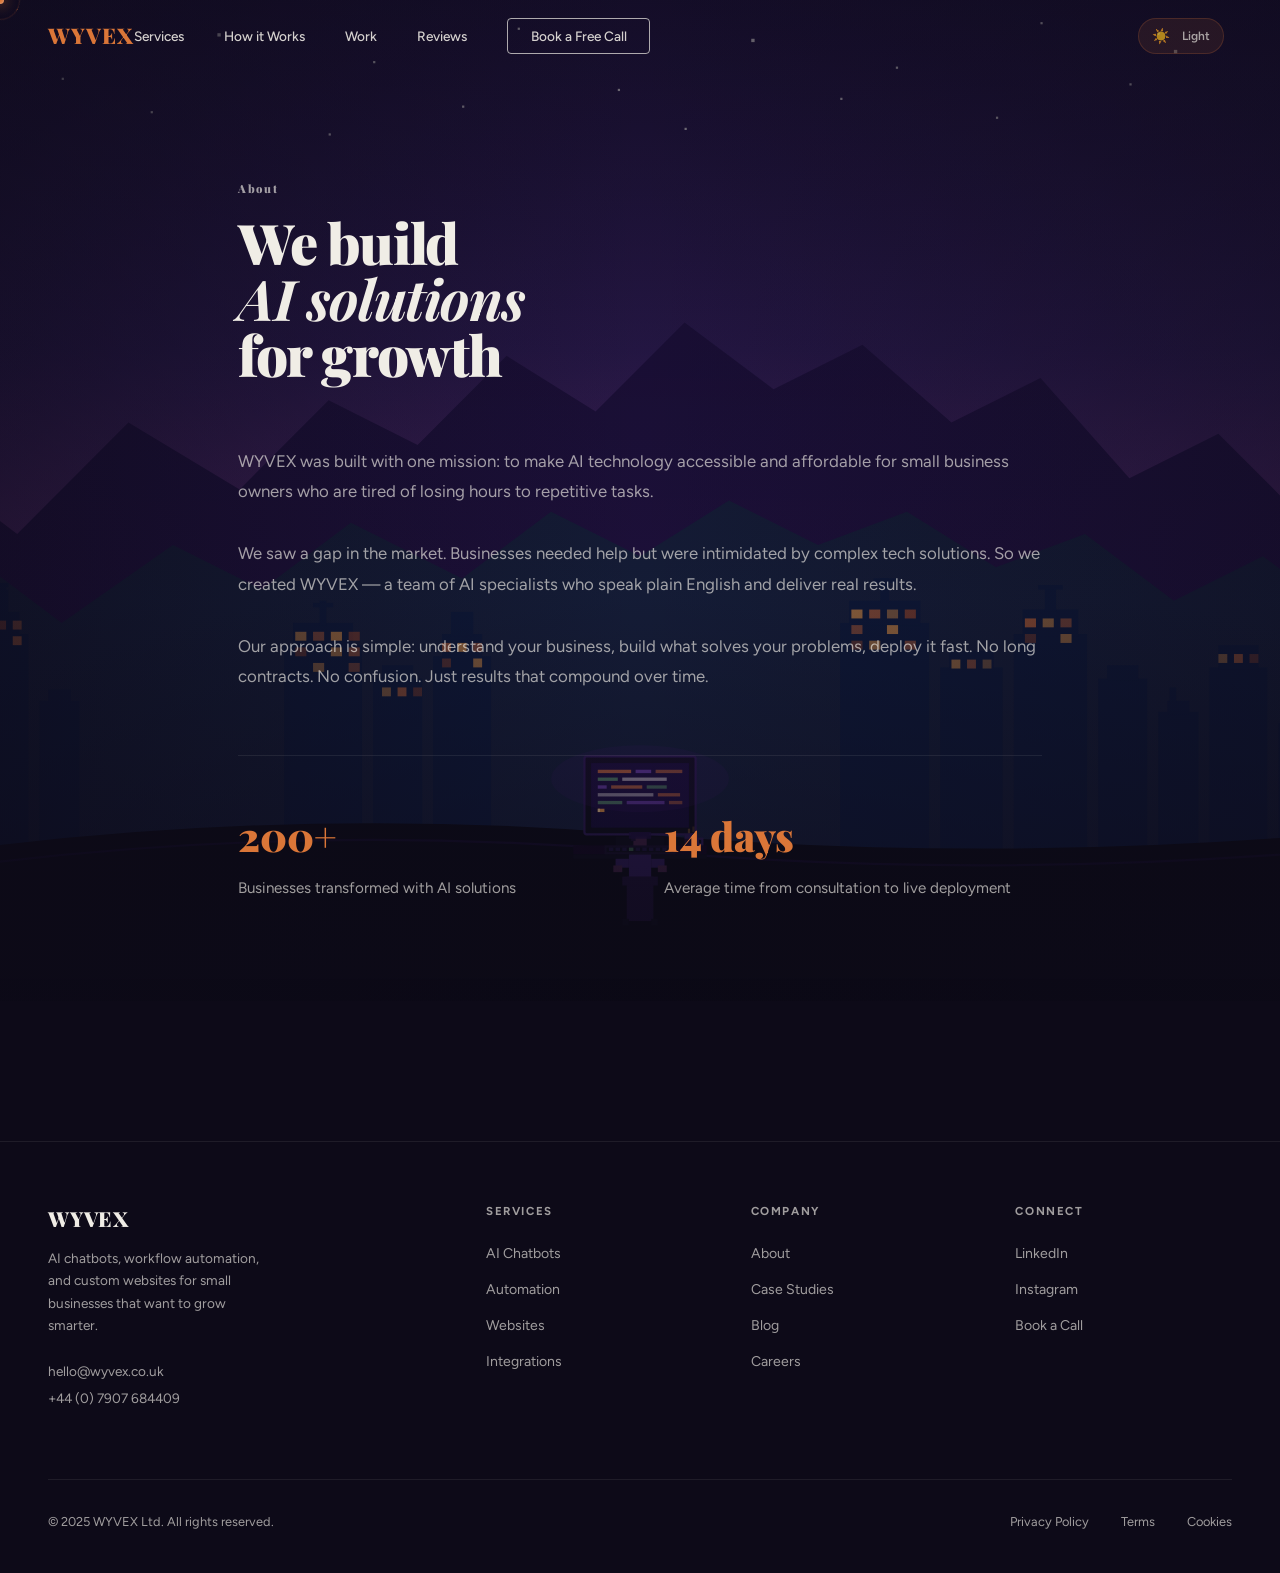
==== about.html @ bf9ba7b9 "Initial upload" ====
<!DOCTYPE html>
<html lang="en">
<head>
  <meta charset="UTF-8"/>
  <meta name="viewport" content="width=device-width, initial-scale=1.0"/>
  <title>About WYVEX — AI Tools for Growing Businesses</title>
  <link rel="preconnect" href="https://fonts.googleapis.com"/>
  <link rel="preconnect" href="https://fonts.gstatic.com" crossorigin/>
  <link href="https://fonts.googleapis.com/css2?family=Playfair+Display:ital,wght@0,400;0,700;0,900;1,400;1,700&family=Figtree:wght@300;400;500;600&display=swap" rel="stylesheet"/>
  <link rel="stylesheet" href="css/style.css"/>
</head>
<body>

<!-- CURSOR -->
<div id="cursor"></div>
<div id="cursor-ring"></div>

<!-- NAV -->
<nav id="nav">
  <a href="index.html" class="nav-logo">WYVEX</a>
  <ul class="nav-links" id="nav-links">
    <li><a href="index.html#services">Services</a></li>
    <li><a href="index.html#how">How it Works</a></li>
    <li><a href="case-studies.html">Work</a></li>
    <li><a href="index.html#testimonials">Reviews</a></li>
    <li><a href="index.html#cta" class="nav-btn">Book a Free Call</a></li>
  </ul>
  <button class="theme-toggle" id="theme-toggle" title="Toggle light/dark theme">
    <span class="theme-toggle-icon">☀️</span>
    <span id="theme-label">Light</span>
  </button>
  <div class="nav-burger" id="burger"><span></span><span></span><span></span></div>
</nav>

<!-- ABOUT SECTION -->
<section id="hero" style="min-height:auto;padding:140px 0 100px;padding-top:180px">
  <div class="wrap" style="max-width:900px;margin:0 auto">
    <div class="reveal">
      <span class="s-number">About</span>
      <h1 class="s-title" style="font-size:3.5rem">We build<br><em>AI solutions</em><br>for growth</h1>
    </div>
    
    <div style="margin-top:4rem;color:var(--muted);line-height:1.8;font-size:1.05rem" class="reveal delay-1">
      <p style="margin-bottom:2rem">WYVEX was built with one mission: to make AI technology accessible and affordable for small business owners who are tired of losing hours to repetitive tasks.</p>
      
      <p style="margin-bottom:2rem">We saw a gap in the market. Businesses needed help but were intimidated by complex tech solutions. So we created WYVEX — a team of AI specialists who speak plain English and deliver real results.</p>
      
      <p style="margin-bottom:2rem;">Our approach is simple: understand your business, build what solves your problems, deploy it fast. No long contracts. No confusion. Just results that compound over time.</p>
    </div>

    <div style="margin-top:4rem;display:grid;grid-template-columns:1fr 1fr;gap:3rem;padding-top:3rem;border-top:1px solid var(--line)" class="reveal delay-2">
      <div>
        <div style="font-size:2.5rem;font-weight:900;color:var(--lime);margin-bottom:0.5rem;font-family:'Playfair Display',serif">200+</div>
        <div style="color:var(--muted);font-size:0.95rem">Businesses transformed with AI solutions</div>
      </div>
      <div>
        <div style="font-size:2.5rem;font-weight:900;color:var(--lime);margin-bottom:0.5rem;font-family:'Playfair Display',serif">14 days</div>
        <div style="color:var(--muted);font-size:0.95rem">Average time from consultation to live deployment</div>
      </div>
    </div>
  </div>
</section>

<!-- FOOTER -->
<footer style="margin-top:140px">
  <div class="wrap">
    <div class="footer-grid">
      <div>
        <div class="fg-logo">WYVEX</div>
        <div class="fg-desc">AI chatbots, workflow automation, and custom websites for small businesses that want to grow smarter.</div>
        <div class="fg-contact">
          <a href="mailto:hello@wyvex.co.uk">hello@wyvex.co.uk</a>
          <a href="tel:+447907684409">+44 (0) 7907 684409</a>
        </div>
      </div>
      <div>
        <div class="fc-head">Services</div>
        <ul class="fc-links">
          <li><a href="chatbots.html">AI Chatbots</a></li>
          <li><a href="automation.html">Automation</a></li>
          <li><a href="websites.html">Websites</a></li>
          <li><a href="integrations.html">Integrations</a></li>
        </ul>
      </div>
      <div>
        <div class="fc-head">Company</div>
        <ul class="fc-links">
          <li><a href="about.html">About</a></li>
          <li><a href="case-studies.html">Case Studies</a></li>
          <li><a href="blog.html">Blog</a></li>
          <li><a href="careers.html">Careers</a></li>
        </ul>
      </div>
      <div>
        <div class="fc-head">Connect</div>
        <ul class="fc-links">
          <li><a href="https://www.linkedin.com/in/alli-ashiru-757749340/">LinkedIn</a></li>
          <li><a href="https://www.instagram.com/wyvex_hq/">Instagram</a></li>
          <li><a href="index.html#cta">Book a Call</a></li>
        </ul>
      </div>
    </div>
    <div class="footer-bottom">
      <span>© 2025 WYVEX Ltd. All rights reserved.</span>
      <div class="footer-bottom-links">
        <a href="privacy-policy.html">Privacy Policy</a>
        <a href="terms.html">Terms</a>
        <a href="cookies.html">Cookies</a>
      </div>
    </div>
  </div>
</footer>

<script src="js/script.js"></script>
</body>
</html>
---- css/style.css ----
/* ─── RESET ─────────────────────────────────── */
*,*::before,*::after{box-sizing:border-box;margin:0;padding:0}
html{scroll-behavior:smooth;font-size:16px}
body{
  font-family:'Figtree',sans-serif;
  background:var(--ink);
  color:var(--paper);
  line-height:1.6;
  overflow-x:hidden;
  cursor:none;
  transition:background 0.4s ease,color 0.4s ease;
}
a{color:inherit;text-decoration:none}
button{font-family:inherit;cursor:none;border:none;outline:none}
img{max-width:100%;display:block}

/* ─── CUSTOM CURSOR ─────────────────────────── */
#cursor{
  position:fixed;width:8px;height:8px;
  background:var(--cursor-dot);
  border-radius:50%;
  pointer-events:none;z-index:9999;
  transform:translate(-50%,-50%);
  transition:transform 0.08s ease,width 0.25s ease,height 0.25s ease,background 0.25s ease;
  box-shadow:0 0 14px var(--cursor-dot),inset 0 0 3px rgba(255,255,255,0.4);
  filter:drop-shadow(0 0 3px rgba(0,0,0,0.25));
}
#cursor-ring{
  position:fixed;width:40px;height:40px;
  pointer-events:none;z-index:9998;
  transform:translate(-50%,-50%);
  transition:transform 0.2s cubic-bezier(0.25,0.46,0.45,0.94),width 0.25s ease,height 0.25s ease,opacity 0.2s ease;
  opacity:0.7;
  background:conic-gradient(
    from 0deg at 50% 50%,
    var(--cursor-ring) 0deg,
    var(--cursor-ring) 6deg,
    transparent 6deg,
    transparent 10deg,
    var(--cursor-ring) 10deg,
    var(--cursor-ring) 16deg,
    transparent 16deg,
    transparent 20deg,
    var(--cursor-ring) 20deg,
    var(--cursor-ring) 26deg,
    transparent 26deg,
    transparent 30deg,
    var(--cursor-ring) 30deg,
    var(--cursor-ring) 36deg,
    transparent 36deg,
    transparent 40deg,
    var(--cursor-ring) 40deg,
    var(--cursor-ring) 46deg,
    transparent 46deg,
    transparent 50deg,
    var(--cursor-ring) 50deg,
    var(--cursor-ring) 56deg,
    transparent 56deg,
    transparent 60deg,
    var(--cursor-ring) 60deg,
    var(--cursor-ring) 66deg,
    transparent 66deg,
    transparent 70deg,
    var(--cursor-ring) 70deg,
    var(--cursor-ring) 76deg,
    transparent 76deg,
    transparent 80deg,
    var(--cursor-ring) 80deg,
    var(--cursor-ring) 86deg,
    transparent 86deg,
    transparent 90deg,
    transparent 90deg
  );
  border:1px solid rgba(218,118,56,0.2);
  border-radius:50%;
}
body:hover #cursor-ring{opacity:1}
.cursor-grow{width:56px!important;height:56px!important;opacity:1!important}
.cursor-dot-big{width:12px!important;height:12px!important;background:var(--cursor-dot-hover);box-shadow:0 0 16px var(--cursor-dot-hover),inset 0 0 4px rgba(255,255,255,0.4)!important}

/* ─── CSS VARIABLES ─────────────────────────── */
:root{
  --ink:#0D0A18;
  --paper:#F0EDE6;
  --accent:#DA7638;
  --accent-dark:#B85C20;
  --accent-glow:rgba(218,118,56,0.35);
  --lime:#DA7638;
  --lime-dark:#B85C20;
  --mid:#160E28;
  --line:rgba(240,237,230,0.08);
  --line2:rgba(240,237,230,0.15);
  --muted:rgba(240,237,230,0.65);
  --purple:#7E4BC4;
  --code-green:#5A9E6A;
  --radius:4px;
  --ease:cubic-bezier(0.23,1,0.32,1);
  --cursor-dot:#DA7638;
  --cursor-ring:rgba(218,118,56,0.5);
  --cursor-dot-hover:#F4A04A;
}

/* Light/warm theme — golden afternoon version */
:root[data-theme="light"]{
  --ink:#F7EFD8;
  --paper:#2A1A0A;
  --accent:#9E4A10;
  --accent-dark:#7A3508;
  --accent-glow:rgba(158,74,16,0.25);
  --lime:#9E4A10;
  --lime-dark:#7A3508;
  --mid:#EDE4CC;
  --line:rgba(42,26,10,0.1);
  --line2:rgba(42,26,10,0.18);
  --muted:rgba(42,26,10,0.6);
  --purple:#6B3A9E;
  --code-green:#2E7D32;
  --cursor-dot:#9E4A10;
  --cursor-ring:rgba(158,74,16,0.4);
  --cursor-dot-hover:#7A3508;
}

/* ─── FIREWATCH ACCENTS ─────────────────────── */
/* Warm glow on any element using --lime (now amber) */
.kicker-dot{background:var(--accent)!important}
.kicker-text{color:var(--accent)!important}

/* Warm horizontal rule style */
.s-divider{
  width:100%;height:1px;
  background:linear-gradient(to right, transparent, var(--line2), transparent);
}

/* Warm tinted code/stat panel backgrounds */
.h-stat{
  background:rgba(10,7,20,0.92)!important;
  backdrop-filter:blur(12px);
  border-color:rgba(218,118,56,0.18)!important;
}
:root[data-theme="light"] .h-stat{
  background:rgba(237,228,204,0.85)!important;
  backdrop-filter:blur(8px);
  border-color:rgba(158,74,16,0.2)!important;
}

/* Section warm tint */
#services, #how, #work, #cta{
  background:var(--ink);
}

/* How visual panel warm feel */
.how-visual-panel{
  background:rgba(22,14,40,0.98)!important;
}
:root[data-theme="light"] .how-visual-panel{
  background:rgba(237,228,204,0.95)!important;
}

/* Work grid join lines with warm tint */
.work-grid{
  background:rgba(218,118,56,0.08)!important;
}

/* CTA panel warm bg */
.cta-panel{
  background:rgba(22,14,40,0.9)!important;
  border-color:rgba(218,118,56,0.2)!important;
}
:root[data-theme="light"] .cta-panel{
  background:rgba(237,228,204,0.8)!important;
  border-color:rgba(158,74,16,0.2)!important;
}

/* Testimonials warm bg */
#testimonials{
  background:rgba(22,14,40,0.95)!important;
}
:root[data-theme="light"] #testimonials{
  background:rgba(237,228,204,0.5)!important;
}

/* Theme toggle warm style */
.theme-toggle{
  background:rgba(218,118,56,0.1)!important;
  border-color:rgba(218,118,56,0.2)!important;
}
.theme-toggle:hover{
  background:rgba(218,118,56,0.2)!important;
  border-color:var(--accent)!important;
  color:var(--paper)!important;
}

/* ─── TYPOGRAPHY ────────────────────────────── */
.display{
  font-family:'Playfair Display',serif;
  font-weight:900;
  line-height:1.0;
  letter-spacing:-0.02em;
}
.display-italic{
  font-family:'Playfair Display',serif;
  font-style:italic;
  font-weight:700;
  line-height:1.05;
}
.label{
  font-size:0.72rem;
  font-weight:600;
  letter-spacing:0.18em;
  text-transform:uppercase;
  color:var(--muted);
}

/* ─── LAYOUT ────────────────────────────────── */
.wrap{max-width:1280px;margin:0 auto;padding:0 48px}
@media(max-width:768px){.wrap{padding:0 24px}}

/* ─── NAV ───────────────────────────────────── */
nav{
  position:fixed;top:0;left:0;right:0;z-index:100;
  padding:0 48px;height:72px;
  display:flex;align-items:center;justify-content:space-between;
  border-bottom:1px solid transparent;
  transition:border-color 0.4s ease,background 0.4s ease,backdrop-filter 0.4s ease;
}
nav.stuck{
  border-color:var(--line);
  background:rgba(13,10,24,0.92);
  backdrop-filter:blur(20px);
}
:root[data-theme="light"] nav.stuck{
  background:rgba(245,245,245,0.92);
}
.theme-toggle{
  display:flex;align-items:center;gap:0.75rem;
  padding:0.5rem 0.8rem;
  background:rgba(200,240,74,0.1);
  border:1px solid var(--line2);
  border-radius:99px;
  cursor:pointer;
  font-size:0.75rem;
  font-weight:600;
  color:var(--muted);
  transition:all 0.3s ease;
  margin-left:auto;
  margin-right:0.5rem;
}
.theme-toggle:hover{
  background:rgba(200,240,74,0.2);
  border-color:var(--lime);
  color:var(--paper);
}
.theme-toggle-icon{
  font-size:0.9rem;
}
.nav-logo{
  font-family:'Playfair Display',serif;
  font-weight:900;font-size:1.35rem;
  letter-spacing:0.05em;color:var(--accent);
}
.nav-links{display:flex;align-items:center;gap:2.5rem;list-style:none}
.nav-links a{
  font-size:0.85rem;font-weight:500;color:rgba(240,237,230,0.88);
  transition:color 0.2s ease;
}
.nav-links a:hover{color:#fff}
.nav-btn{
  padding:0.55rem 1.4rem;
  border:1px solid rgba(240,237,230,0.7);
  border-radius:var(--radius);
  font-size:0.82rem;font-weight:600;
  color:rgba(240,237,230,0.9);
  background:transparent;
  transition:background 0.2s ease,color 0.2s ease,border-color 0.2s ease;
}
.nav-btn:hover{background:var(--paper);color:var(--ink)}
.nav-burger{display:none;flex-direction:column;gap:6px;padding:4px}
.nav-burger span{display:block;width:24px;height:1px;background:var(--paper);transition:transform 0.3s ease,opacity 0.3s ease}

/* ─── HERO ──────────────────────────────────── */
#hero{
  min-height:100vh;
  display:grid;
  grid-template-rows:1fr auto;
  padding-top:72px;
  position:relative;
  overflow:hidden;
  background:url('../images/hero-bg.svg') center center / cover no-repeat;
}
/* Overlay so text stays crisp on top of the illustration */
#hero::before{
  content:'';
  position:absolute;inset:0;
  background:
    linear-gradient(to bottom, rgba(13,10,24,0.45) 0%, rgba(13,10,24,0.2) 60%, rgba(13,10,24,0.7) 100%),
    linear-gradient(to right, rgba(13,10,24,0.55) 0%, transparent 50%, rgba(13,10,24,0.4) 100%);
  pointer-events:none;z-index:0;
}
#hero > *{position:relative;z-index:1;}
.hero-main{
  display:grid;
  grid-template-columns:1fr 1fr;
  align-items:end;
  padding:0 48px;
  padding-top:80px;
  padding-bottom:0;
}
.hero-left{padding-bottom:80px}
.hero-kicker{
  display:inline-flex;align-items:center;gap:0.5rem;
  margin-bottom:2rem;
}
.kicker-dot{width:8px;height:8px;border-radius:50%;background:var(--accent)}
.kicker-text{font-size:0.8rem;font-weight:600;letter-spacing:0.12em;text-transform:uppercase;color:var(--accent)}
.hero-h1{
  font-family:'Playfair Display',serif;
  font-weight:900;
  font-size:clamp(3.5rem,6vw,6rem);
  line-height:0.97;
  letter-spacing:-0.025em;
  margin-bottom:2.5rem;
}
.hero-h1 em{font-style:italic;font-weight:700}
.hero-sub{
  font-size:1.1rem;font-weight:300;
  color:rgba(240,237,230,0.9);
  max-width:400px;line-height:1.75;
  margin-bottom:3rem;
}
.hero-actions{display:flex;align-items:center;gap:1.5rem;flex-wrap:wrap}
.btn-fill{
  display:inline-flex;align-items:center;gap:0.5rem;
  padding:0.9rem 2rem;
  background:var(--lime);color:var(--ink);
  border:1px solid var(--lime);
  border-radius:var(--radius);
  font-size:0.9rem;font-weight:700;
  transition:background 0.2s ease,transform 0.2s ease;
  letter-spacing:0.01em;
}
.btn-fill:hover{background:var(--lime-dark);border-color:var(--lime-dark);transform:translateY(-2px)}
.btn-ghost{
  display:inline-flex;align-items:center;gap:0.5rem;
  font-size:0.88rem;font-weight:500;
  color:var(--muted);
  border-bottom:1px solid var(--line2);
  padding-bottom:2px;
  transition:color 0.2s ease,border-color 0.2s ease;
}
.btn-ghost:hover{color:var(--paper);border-color:var(--muted)}

.hero-right{
  position:relative;
  height:100%;
  min-height:520px;
  display:flex;align-items:flex-end;
}
/* Big rotated number background */
.hero-bg-number{
  position:absolute;
  right:-60px;bottom:-20px;
  font-family:'Playfair Display',serif;
  font-weight:900;font-size:28vw;line-height:1;
  color:rgba(240,237,230,0.03);
  user-select:none;pointer-events:none;
  letter-spacing:-0.05em;
}
.hero-right-content{
  position:relative;z-index:1;
  width:100%;
  padding:0 0 80px 60px;
}
.hero-stat-stack{display:flex;flex-direction:column;gap:1px}
.h-stat{
  padding:2rem 2.5rem;
  border:1px solid var(--line);
  border-bottom:none;
  display:flex;align-items:baseline;gap:1.25rem;
  transition:border-color 0.3s ease,background 0.3s ease;
}
.h-stat:first-child{border-radius:var(--radius) var(--radius) 0 0}
.h-stat:last-child{border-bottom:1px solid var(--line);border-radius:0 0 var(--radius) var(--radius)}
.h-stat:hover{background:rgba(240,237,230,0.03);border-color:var(--line2)}
.h-stat-num{color:var(--accent);
  font-family:'Playfair Display',serif;
  font-weight:900;font-size:3rem;line-height:1;
  letter-spacing:-0.03em;
}
.h-stat-num.lime{color:var(--accent)}
.h-stat-desc{font-size:0.9rem;font-weight:400;color:var(--muted);line-height:1.5}
.h-stat-desc strong{color:var(--paper);font-weight:600;display:block}

/* Ticker tape */
.hero-ticker{
  border-top:1px solid rgba(218,118,56,0.25);
  padding:1rem 0;
  overflow:hidden;position:relative;
  background:rgba(13,10,24,0.6);
  backdrop-filter:blur(8px);
}
.hero-ticker::before,.hero-ticker::after{
  content:'';position:absolute;top:0;bottom:0;width:100px;z-index:2;
}
.hero-ticker::before{left:0;background:linear-gradient(90deg,rgba(13,10,24,0.9),transparent)}
.hero-ticker::after{right:0;background:linear-gradient(270deg,rgba(13,10,24,0.9),transparent)}
.ticker-track{
  display:flex;gap:0;
  animation:ticker 28s linear infinite;
  width:max-content;
}
@keyframes ticker{from{transform:translateX(0)}to{transform:translateX(-50%)}}
.ticker-item{
  display:inline-flex;align-items:center;gap:1.5rem;
  padding:0 2.5rem;
  font-size:0.78rem;font-weight:600;letter-spacing:0.14em;text-transform:uppercase;
  color:var(--muted);white-space:nowrap;
}
.ticker-sep{width:4px;height:4px;border-radius:50%;background:var(--accent);flex-shrink:0}

/* ─── SECTION SHARED ────────────────────────── */
section{position:relative}
.s-head{margin-bottom:5rem}
.s-number{
  font-family:'Playfair Display',serif;
  font-weight:900;font-size:0.7rem;
  color:var(--muted);letter-spacing:0.15em;
  margin-bottom:1rem;display:block;
}
.s-title{
  font-family:'Playfair Display',serif;
  font-weight:900;
  font-size:clamp(2.4rem,4vw,3.8rem);
  line-height:1.0;letter-spacing:-0.025em;
}
.s-title em{font-style:italic;font-weight:700}
.s-divider{
  width:100%;height:1px;
  background:var(--line);
}

/* ─── SERVICES ──────────────────────────────── */
#services{padding:120px 0 0}
.services-intro{
  display:grid;grid-template-columns:1fr 1fr;
  gap:4rem;align-items:end;
  margin-bottom:6rem;
}
.services-intro-text{}
.services-intro-right{
  padding-bottom:0.5rem;
}
.services-intro-right p{
  font-size:1.05rem;font-weight:300;
  color:var(--muted);
  line-height:1.8;margin-bottom:2rem;
}
.services-list{border-top:1px solid var(--line)}
.service-row{
  display:grid;
  grid-template-columns:60px 1fr auto;
  align-items:center;
  gap:2rem;
  padding:2.25rem 0;
  border-bottom:1px solid var(--line);
  cursor:default;
  transition:background 0.25s ease;
  position:relative;
  overflow:hidden;
}
.service-row::before{
  content:'';position:absolute;left:0;top:0;bottom:0;
  width:0;background:rgba(218,118,56,0.06);
  transition:width 0.35s var(--ease);
}
.service-row:hover::before{width:100%}
.service-row:hover .sr-arrow{transform:translateX(4px) rotate(-45deg);opacity:1}
.sr-index{
  font-family:'Playfair Display',serif;
  font-weight:700;font-size:1rem;
  color:var(--muted);
}
.sr-body{}
.sr-name{
  font-size:1.5rem;font-weight:600;
  letter-spacing:-0.01em;margin-bottom:0.35rem;
  transition:color 0.2s ease;
}
.service-row:hover .sr-name{color:var(--accent)}
.sr-desc{font-size:0.88rem;color:var(--muted);font-weight:400;line-height:1.55}
.sr-tag{
  padding:0.3rem 0.8rem;
  border:1px solid var(--line2);
  border-radius:99px;
  font-size:0.72rem;font-weight:600;
  letter-spacing:0.08em;text-transform:uppercase;
  color:var(--muted);white-space:nowrap;
  transition:border-color 0.2s ease,color 0.2s ease,background 0.2s ease;
  background:transparent;
}
.sr-tag:hover{
  background:rgba(218,118,56,0.1);
  border-color:var(--accent);
  color:var(--accent);
}
.service-row:hover .sr-tag{border-color:var(--accent);color:var(--accent)}
:root[data-theme="light"] .sr-tag:hover{
  background:rgba(158,74,16,0.1);
}
.sr-arrow{
  font-size:1.1rem;margin-left:1rem;
  opacity:0.3;color:var(--accent);
  transition:transform 0.25s ease,opacity 0.25s ease;
  display:inline-block;
}

/* ─── HOW ───────────────────────────────────── */
#how{padding:140px 0}
.how-grid{
  display:grid;
  grid-template-columns:1fr 1fr;
  gap:6rem;align-items:start;
}
.how-left{}
.how-steps{margin-top:3rem;display:flex;flex-direction:column}
.how-step{
  padding:2rem 0;
  border-top:1px solid var(--line);
  display:grid;grid-template-columns:32px 1fr;gap:1.5rem;
  align-items:start;
  cursor:pointer;
  transition:border-color 0.3s ease;
}
.how-step:last-child{border-bottom:1px solid var(--line)}
.how-step.active{border-top-color:var(--accent)}
.hs-num{
  font-family:'Playfair Display',serif;font-weight:700;
  font-size:0.85rem;color:var(--muted);padding-top:3px;
}
.how-step.active .hs-num{color:var(--accent)}
.hs-body{}
.hs-title{
  font-size:1.1rem;font-weight:600;margin-bottom:0;
  line-height:1.3;
  transition:color 0.2s ease;
}
.how-step.active .hs-title{color:var(--paper)}
.hs-desc{
  font-size:0.88rem;color:var(--muted);
  line-height:1.65;
  max-height:0;overflow:hidden;
  transition:max-height 0.4s var(--ease),margin-top 0.3s ease,opacity 0.3s ease;
  opacity:0;margin-top:0;
}
.how-step.active .hs-desc{max-height:120px;margin-top:0.6rem;opacity:1}

/* Progress bar */
.how-progress{
  height:2px;background:var(--line);margin-top:0.75rem;
  border-radius:99px;overflow:hidden;
}
.how-progress-bar{
  height:100%;background:var(--accent);
  width:0;border-radius:99px;
  transition:width 4s linear;
}
.how-step.active .how-progress-bar{width:100%}

.how-right{
  position:sticky;top:120px;
}
.how-visual-panel{
  background:var(--mid);
  border:1px solid var(--line);
  border-radius:8px;
  overflow:hidden;
  min-height:400px;
  display:none;flex-direction:column;
}
.how-visual-panel.active{display:flex}
.hvp-top{
  padding:1.25rem 1.5rem;
  border-bottom:1px solid var(--line);
  display:flex;align-items:center;gap:0.6rem;
}
.hvp-dot{width:9px;height:9px;border-radius:50%}
.hvp-label{margin-left:auto;font-size:0.75rem;color:var(--muted);letter-spacing:0.06em}
.hvp-body{padding:2rem;flex:1;display:flex;flex-direction:column;gap:1.25rem}

/* Timeline visual */
.timeline{display:flex;flex-direction:column;gap:0}
.tl-item{
  display:flex;gap:1.25rem;align-items:flex-start;
  position:relative;padding-bottom:1.5rem;
}
.tl-item:last-child{padding-bottom:0}
.tl-left{display:flex;flex-direction:column;align-items:center;gap:0}
.tl-dot{
  width:10px;height:10px;border-radius:50%;
  background:var(--accent);flex-shrink:0;margin-top:4px;
}
.tl-line{width:1px;flex:1;background:var(--line);min-height:24px;margin-top:3px}
.tl-item:last-child .tl-line{display:none}
.tl-title{font-size:0.88rem;font-weight:600;margin-bottom:0.2rem}
.tl-sub{font-size:0.8rem;color:var(--muted)}

/* Automation flow */
.auto-flow{display:flex;flex-direction:column;gap:0.5rem}
.af-node{
  display:flex;align-items:center;gap:0.9rem;
  padding:0.9rem 1.1rem;
  background:rgba(240,237,230,0.03);
  border:1px solid var(--line);
  border-radius:var(--radius);
  font-size:0.85rem;font-weight:500;
}
.af-icon{font-size:1rem;width:24px;text-align:center}
.af-name{flex:1}
.af-status{
  font-size:0.7rem;font-weight:700;letter-spacing:0.08em;text-transform:uppercase;
  padding:0.2rem 0.55rem;border-radius:3px;
}
.s-live{background:rgba(218,118,56,0.12);color:var(--accent)}
.s-run{background:rgba(251,191,36,0.12);color:#fbbf24;animation:blink 1.5s ease-in-out infinite}
.s-wait{background:rgba(240,237,230,0.05);color:var(--muted)}
@keyframes blink{0%,100%{opacity:1}50%{opacity:0.3}}
.af-arrow{
  height:16px;display:flex;align-items:center;justify-content:center;
  padding-left:1.1rem;
}
.af-arrow::before{content:'↓';font-size:0.75rem;color:var(--line2)}

/* ─── WORK / PORTFOLIO ──────────────────────── */
#work{
  padding:0 0 140px;
  border-top:1px solid var(--line);
}
.work-top{
  display:flex;justify-content:space-between;align-items:flex-end;
  padding:80px 0 5rem;
}
.work-grid{
  display:grid;
  grid-template-columns:1fr 1fr;
  gap:1px;
  background:var(--line);
  border:1px solid var(--line);
  border-radius:8px;
  overflow:hidden;
}
.work-card{
  background:var(--ink);
  padding:3rem;
  position:relative;overflow:hidden;
  min-height:320px;
  display:flex;flex-direction:column;justify-content:space-between;
  transition:background 0.35s ease;
}
.work-card:hover{background:var(--mid)}
.work-card.full{grid-column:1/-1;min-height:220px}
.wc-category{
  font-size:0.72rem;font-weight:600;letter-spacing:0.14em;
  text-transform:uppercase;color:var(--accent);
  margin-bottom:1rem;
}
.wc-title{
  font-family:'Playfair Display',serif;
  font-weight:700;font-size:1.6rem;
  letter-spacing:-0.02em;line-height:1.15;
  margin-bottom:0.75rem;
}
.wc-desc{font-size:0.88rem;color:var(--muted);max-width:380px;line-height:1.6}
.wc-result{
  display:inline-flex;align-items:center;gap:0.6rem;
  margin-top:2rem;
  font-size:0.8rem;font-weight:600;letter-spacing:0.06em;
  text-transform:uppercase;color:var(--lime);
  border-top:1px solid var(--line);
  padding-top:1.25rem;
}
.wc-result-num{
  font-family:'Playfair Display',serif;
  font-size:2.5rem;font-weight:900;
  letter-spacing:-0.03em;line-height:1;
  color:var(--paper);
}

/* Chat demo in work card */
.mini-chat{display:flex;flex-direction:column;gap:0.65rem}
.mc-bubble{
  display:inline-flex;max-width:75%;
  padding:0.6rem 0.9rem;
  font-size:0.8rem;line-height:1.5;
  border-radius:3px 12px 12px 12px;
  background:rgba(218,118,56,0.12);
  border:1px solid rgba(218,118,56,0.2);
  color:var(--paper);
}
.mc-bubble.right{
  margin-left:auto;
  border-radius:12px 3px 12px 12px;
  background:rgba(240,237,230,0.05);
  border-color:var(--line);
  color:var(--paper);
}
:root[data-theme="light"] .mc-bubble{
  background:rgba(158,74,16,0.1);
  border-color:rgba(158,74,16,0.2);
  color:#2A1A0A;
}
:root[data-theme="light"] .mc-bubble.right{
  background:rgba(42,26,10,0.06);
  border-color:rgba(42,26,10,0.12);
  color:#2A1A0A;
}
.mc-typing{display:flex;gap:3px;align-items:center;padding:0.55rem 0.75rem;width:fit-content}
.mc-typing span{
  width:5px;height:5px;border-radius:50%;
  background:var(--muted);
  animation:type 1.2s ease-in-out infinite;
}
.mc-typing span:nth-child(2){animation-delay:0.2s}
.mc-typing span:nth-child(3){animation-delay:0.4s}
@keyframes type{0%,80%,100%{opacity:0.3;transform:scale(0.7)}40%{opacity:1;transform:scale(1)}}

/* ─── TESTIMONIALS ──────────────────────────── */
#testimonials{
  padding:140px 0;
  background:var(--mid);
  border-top:1px solid var(--line);
  border-bottom:1px solid var(--line);
}
.testi-wrap{
  display:grid;
  grid-template-columns:320px 1fr;
  gap:6rem;align-items:start;
}
.testi-left{position:sticky;top:120px}
.testi-left .s-title{font-size:2.6rem}
.testi-count{
  margin-top:2rem;
  font-family:'Playfair Display',serif;
  font-weight:900;font-size:5rem;line-height:1;
  letter-spacing:-0.04em;color:var(--accent);
}
.testi-count-label{font-size:0.8rem;color:var(--muted);margin-top:0.25rem}
.testi-right{display:flex;flex-direction:column;gap:0}
.testi-item{
  padding:2.5rem 0;
  border-bottom:1px solid var(--line);
}
.testi-item:first-child{border-top:1px solid var(--line)}
.testi-quote{
  font-family:'Playfair Display',serif;
  font-style:italic;font-weight:400;
  font-size:1.35rem;line-height:1.55;
  color:var(--paper);
  margin-bottom:1.5rem;
  letter-spacing:-0.01em;
}
.testi-meta{display:flex;align-items:center;justify-content:space-between}
.testi-person{}
.testi-name{font-size:0.9rem;font-weight:600;color:var(--paper)}
.testi-role{font-size:0.8rem;color:var(--muted);margin-top:1px}
.testi-stars{color:var(--accent);font-size:0.85rem;letter-spacing:2px}

/* ─── CTA ───────────────────────────────────── */
#cta{padding:160px 0}
.cta-inner{
  display:grid;grid-template-columns:1fr 1fr;
  gap:6rem;align-items:center;
}
.cta-left .s-title{font-size:clamp(2.5rem,4vw,4rem)}
.cta-left p{
  margin-top:1.5rem;font-size:1rem;font-weight:300;
  color:var(--muted);line-height:1.8;max-width:380px;
}
.cta-panel{
  background:var(--mid);
  border:1px solid rgba(218,118,56,0.2);
  border-radius:12px;
  padding:2.8rem 2.5rem;
  display:flex;
  flex-direction:column;
  position:relative;
  overflow:hidden;
}
.cta-panel::before{
  content:'';
  position:absolute;
  top:-60px;right:-60px;
  width:200px;height:200px;
  background:radial-gradient(circle,rgba(218,118,56,0.15),transparent 70%);
  pointer-events:none;
}
.cp-eyebrow{
  font-size:0.72rem;font-weight:700;
  letter-spacing:0.15em;text-transform:uppercase;
  color:var(--accent);margin-bottom:0.6rem;
}
.cp-headline{
  font-family:'Playfair Display',serif;
  font-weight:700;font-size:2rem;line-height:1.15;
  margin-bottom:1rem;
}
.cp-body{
  font-size:0.9rem;color:var(--muted);
  line-height:1.7;margin-bottom:2rem;
}
.cp-cta{
  display:inline-block;
  background:var(--accent);
  color:var(--ink);
  padding:1rem 2rem;
  border-radius:var(--radius);
  font-weight:700;font-size:0.95rem;
  letter-spacing:0.02em;
  text-align:center;
  transition:opacity 0.2s,transform 0.2s;
  margin-bottom:2rem;
}
.cp-cta:hover{opacity:0.88;transform:translateY(-2px)}
.cp-divider{
  display:flex;align-items:center;gap:1rem;
  color:var(--muted);font-size:0.78rem;
  letter-spacing:0.08em;text-transform:uppercase;
  margin-bottom:1.5rem;
}
.cp-divider::before,.cp-divider::after{
  content:'';flex:1;
  height:1px;background:var(--line);
}
.cp-contacts{display:flex;flex-direction:column;gap:0.75rem;margin-bottom:1.5rem}
.cp-row{
  display:flex;align-items:center;gap:1rem;
  padding:0.9rem 1rem;
  border:1px solid var(--line2);
  border-radius:var(--radius);
  transition:border-color 0.2s,background 0.2s;
}
.cp-row:hover{
  border-color:rgba(218,118,56,0.4);
  background:rgba(218,118,56,0.05);
}
.cp-icon{
  font-size:1.1rem;color:var(--accent);
  width:2rem;text-align:center;
  flex-shrink:0;
}
.cp-detail-label{
  font-size:0.7rem;font-weight:600;
  letter-spacing:0.1em;text-transform:uppercase;
  color:var(--muted);margin-bottom:0.15rem;
}
.cp-detail-val{font-size:0.9rem;font-weight:500;color:var(--paper)}
.cp-note{
  font-size:0.75rem;color:var(--muted);
  text-align:center;
}

/* ─── FOOTER ────────────────────────────────── */
footer{
  border-top:1px solid var(--line);
  padding:60px 0 40px;
}
.footer-grid{
  display:grid;
  grid-template-columns:1.8fr 1fr 1fr 1fr;
  gap:3rem;margin-bottom:4rem;
}
.fg-logo{
  font-family:'Playfair Display',serif;
  font-weight:900;font-size:1.3rem;letter-spacing:0.04em;
  margin-bottom:0.75rem;
}
.fg-desc{font-size:0.85rem;color:var(--muted);max-width:220px;line-height:1.65;margin-bottom:1.5rem}
.fg-contact a{
  display:block;font-size:0.85rem;color:var(--muted);margin-bottom:0.35rem;
  transition:color 0.2s ease;
}
.fg-contact a:hover{color:var(--paper)}
.fc-head{
  font-size:0.72rem;font-weight:700;letter-spacing:0.14em;
  text-transform:uppercase;color:var(--muted);margin-bottom:1.25rem;
}
.fc-links{list-style:none;display:flex;flex-direction:column;gap:0.65rem}
.fc-links a{font-size:0.88rem;color:var(--muted);transition:color 0.2s ease}
.fc-links a:hover{color:var(--paper)}
.footer-bottom{
  display:flex;justify-content:space-between;align-items:center;
  border-top:1px solid var(--line);padding-top:2rem;
  font-size:0.8rem;color:var(--muted);
}
.footer-bottom-links{display:flex;gap:2rem}
.footer-bottom-links a{color:var(--muted);transition:color 0.2s ease}
.footer-bottom-links a:hover{color:var(--paper)}

/* ─── REVEAL ANIMATIONS ─────────────────────── */
.reveal{opacity:0;transform:translateY(32px);transition:opacity 0.8s var(--ease),transform 0.8s var(--ease)}
.reveal.in{opacity:1;transform:translateY(0)}
.reveal-left{opacity:0;transform:translateX(-24px);transition:opacity 0.8s var(--ease),transform 0.8s var(--ease)}
.reveal-left.in{opacity:1;transform:translateX(0)}
.delay-1{transition-delay:0.1s}.delay-2{transition-delay:0.2s}
.delay-3{transition-delay:0.32s}.delay-4{transition-delay:0.46s}

/* ─── RESPONSIVE ────────────────────────────── */
@media(max-width:1024px){
  .hero-main{grid-template-columns:1fr}
  .hero-right{display:none}
  .services-intro{grid-template-columns:1fr}
  .how-grid{grid-template-columns:1fr}
  .how-right{position:static}
  .work-grid{grid-template-columns:1fr}
  .work-card.full{grid-column:1}
  .testi-wrap{grid-template-columns:1fr}
  .testi-left{position:static}
  .cta-inner{grid-template-columns:1fr}
  .footer-grid{grid-template-columns:1fr 1fr}
  nav{padding:0 24px}
  .hero-main{padding:0 24px;padding-top:60px}
  .hero-ticker{padding:1rem 0}
}
@media(max-width:640px){
  .nav-links{display:none}
  .nav-burger{display:flex}
  .nav-links.open{
    display:flex;flex-direction:column;gap:0;
    position:fixed;top:72px;left:0;right:0;
    background:rgba(10,10,20,0.97);
    border-bottom:1px solid var(--line);
    padding:1.5rem 24px;
    backdrop-filter:blur(20px);
  }
  .nav-links.open a{padding:0.9rem 0;border-bottom:1px solid var(--line);color:var(--paper)}
  .footer-grid{grid-template-columns:1fr}
  .footer-bottom{flex-direction:column;gap:1rem;text-align:center}
  .work-top{flex-direction:column;gap:2rem;align-items:flex-start}
  body{cursor:auto}
  #cursor,#cursor-ring{display:none}
  .theme-toggle{padding:0.4rem 0.6rem;font-size:0.65rem;gap:0.4rem}
  .theme-toggle-icon{font-size:0.8rem}
}

/* ─── LIGHT THEME OVERRIDES ─────────────────── */
:root[data-theme="light"] nav.stuck{
  background:rgba(247,239,216,0.94);
  border-color:var(--line);
}
:root[data-theme="light"] nav.stuck .nav-logo,
:root[data-theme="light"] nav.stuck .nav-links a,
:root[data-theme="light"] nav.stuck .nav-btn{
  color:var(--paper);
}
:root[data-theme="light"] nav.stuck .nav-links a:hover{
  color:var(--lime);
}
:root[data-theme="light"] nav.stuck .nav-btn{
  border-color:var(--paper);
}
:root[data-theme="light"] .nav-btn:hover{
  background:var(--lime);
  color:var(--ink);
  border-color:var(--lime);
}
/* Hero always has dark SVG background — keep text light in both modes */
:root[data-theme="light"] .hero-h1,
:root[data-theme="light"] .hero-left>.hero-kicker,
:root[data-theme="light"] .hero-left>p,
:root[data-theme="light"] .hero-actions .btn-ghost{
  color:#F0EDE6;
}
:root[data-theme="light"] .hero-sub{
  color:rgba(240,237,230,0.88);
}
:root[data-theme="light"] .hero-kicker,
:root[data-theme="light"] .kicker-text{
  color:var(--accent);
}
:root[data-theme="light"] .kicker-dot{
  background:var(--accent);
}
:root[data-theme="light"] .h-stat{
  border-color:var(--line);
  background:rgba(42,26,10,0.03);
}
:root[data-theme="light"] .h-stat:hover{
  background:rgba(42,26,10,0.06);
}
:root[data-theme="light"] .btn-fill{
  background:var(--lime);
  color:var(--ink);
  border-color:var(--lime);
}
:root[data-theme="light"] .btn-fill:hover{
  background:var(--lime-dark);
  border-color:var(--lime-dark);
}
:root[data-theme="light"] .btn-ghost{
  color:var(--muted);
  border-bottom-color:var(--line2);
}
:root[data-theme="light"] .btn-ghost:hover{
  color:var(--paper);
  border-bottom-color:var(--muted);
}
:root[data-theme="light"] .service-row{
  border-color:var(--line);
}
:root[data-theme="light"] .service-row::before{
  background:rgba(158,74,16,0.06);
}
:root[data-theme="light"] .sr-name{
  color:var(--paper);
}
:root[data-theme="light"] .sr-name:hover{
  color:var(--lime);
}
:root[data-theme="light"] .how-step{
  border-color:var(--line);
}
:root[data-theme="light"] .how-step.active{
  border-top-color:var(--lime);
}
:root[data-theme="light"] .how-visual-panel{
  background:rgba(42,26,10,0.03);
  border-color:var(--line);
}
:root[data-theme="light"] .how-visual-panel .label{
  color:var(--lime);
}
:root[data-theme="light"] .af-node{
  background:rgba(42,26,10,0.04);
  border-color:var(--line);
}
:root[data-theme="light"] .work-card{
  background:rgba(237,228,204,0.8);
}
:root[data-theme="light"] .work-card:hover{
  background:rgba(237,228,204,1);
}
:root[data-theme="light"] .wc-result-num{
  color:var(--lime);
}
:root[data-theme="light"] .cta-panel{
  background:rgba(237,228,204,0.7);
  border-color:rgba(158,74,16,0.2);
}
:root[data-theme="light"] .cta-panel::before{
  background:radial-gradient(circle,rgba(158,74,16,0.1),transparent 70%);
}
:root[data-theme="light"] .cp-row{
  background:rgba(247,239,216,0.8);
  border-color:var(--line2);
}
:root[data-theme="light"] .cp-row:hover{
  border-color:rgba(158,74,16,0.4);
  background:rgba(158,74,16,0.06);
}
:root[data-theme="light"] .cp-detail-val{color:var(--paper)}
:root[data-theme="light"] #testimonials{
  background:rgba(237,228,204,0.6);
  border-color:var(--line);
}
:root[data-theme="light"] .testi-quote{color:var(--paper);}
:root[data-theme="light"] .testi-name{color:var(--paper);}
:root[data-theme="light"] .wc-result-num{color:var(--accent);}
:root[data-theme="light"] .hs-title{color:var(--paper);}
:root[data-theme="light"] .how-step.active .hs-title{color:var(--paper);}
:root[data-theme="light"] .testi-item{border-color:var(--line)}
:root[data-theme="light"] footer{
  border-color:var(--line);
}
:root[data-theme="light"] .footer-bottom{
  border-color:var(--line);
  color:var(--paper);
}
:root[data-theme="light"] .fg-desc{
  color:var(--paper);
}
:root[data-theme="light"] .fg-contact a{
  color:var(--paper);
}
:root[data-theme="light"] .fg-contact a:hover{
  color:var(--lime);
}
:root[data-theme="light"] .fc-head{
  color:var(--muted);
}
:root[data-theme="light"] .fc-links a{
  color:var(--paper);
}
:root[data-theme="light"] .fc-links a:hover{
  color:var(--lime);
}
:root[data-theme="light"] .footer-bottom-links a{
  color:var(--paper);
}
:root[data-theme="light"] .footer-bottom-links a:hover{
  color:var(--lime);
}
:root[data-theme="light"] .nav-links.open{
  background:rgba(247,239,216,0.98);
  backdrop-filter:blur(20px);
}
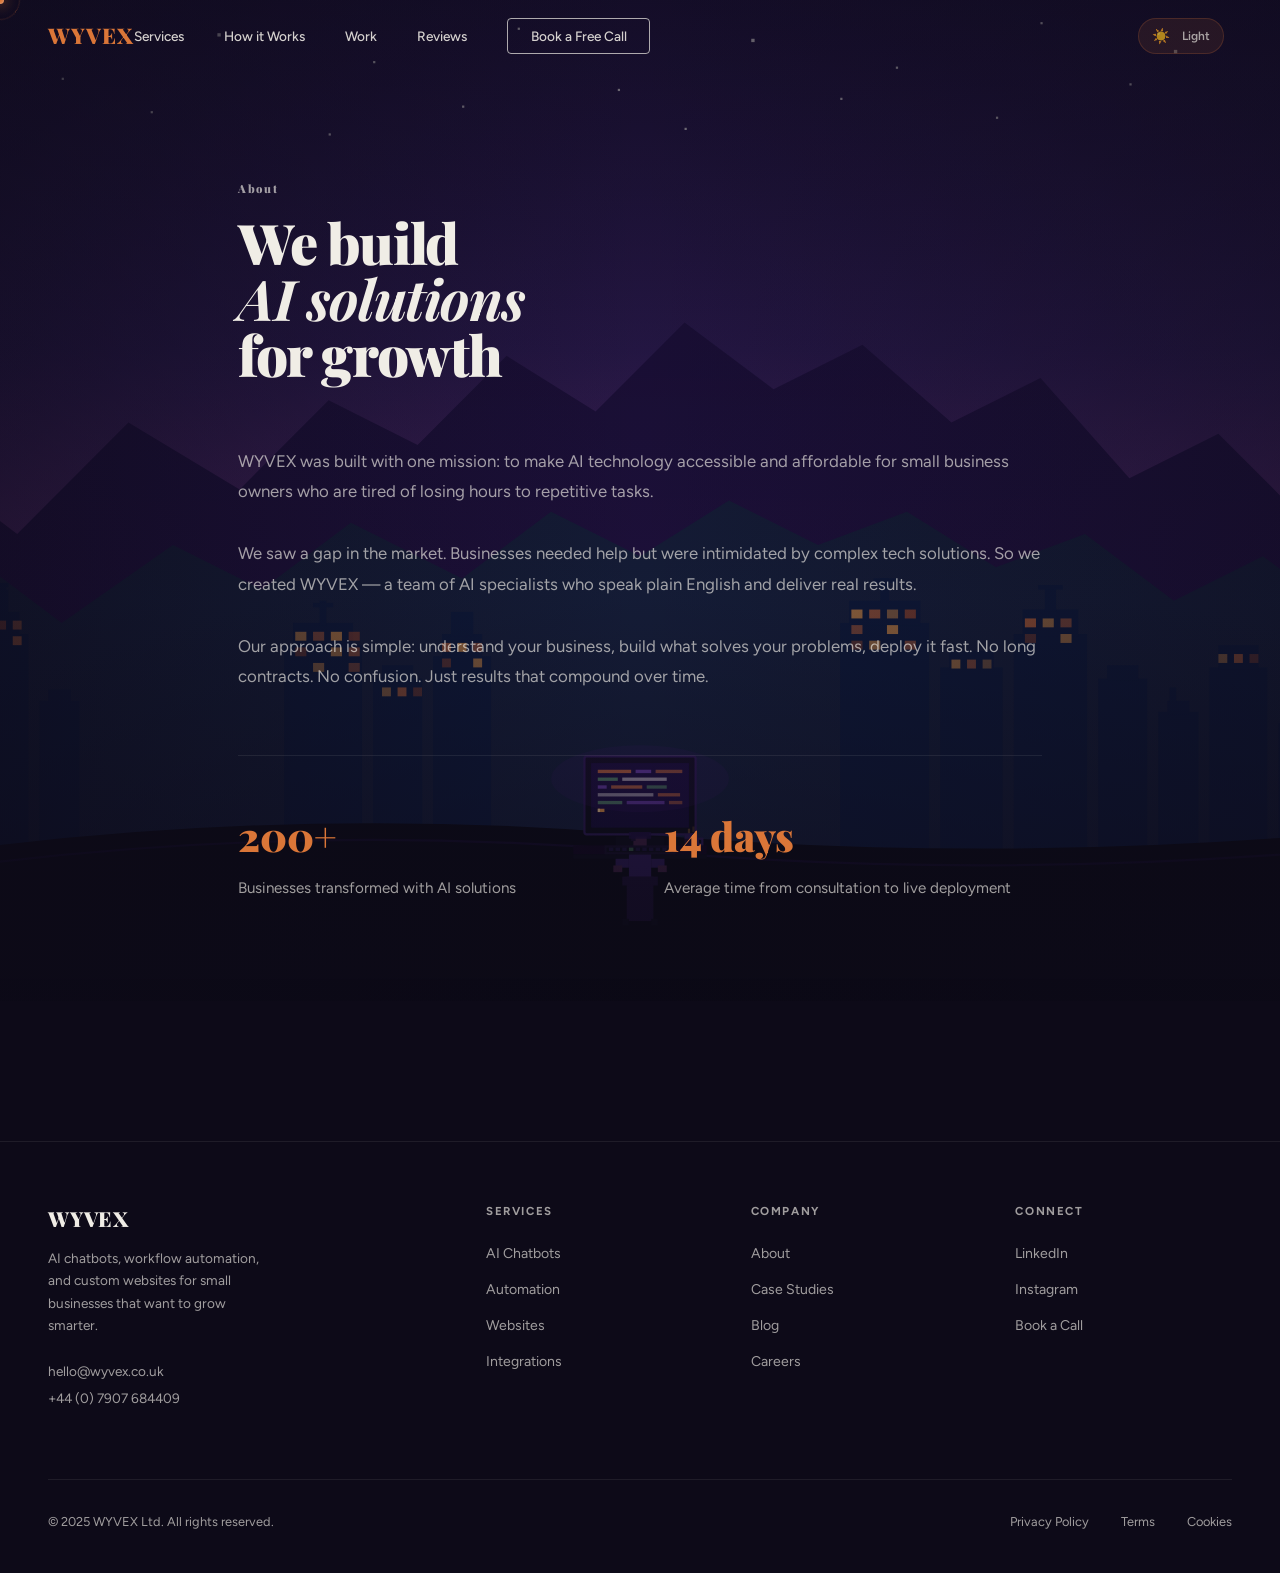
==== commit 96a533c6: "Update to SEO" ====
--- a/about.html
+++ b/about.html
@@ -3,7 +3,18 @@
 <head>
   <meta charset="UTF-8"/>
   <meta name="viewport" content="width=device-width, initial-scale=1.0"/>
-  <title>About WYVEX — AI Tools for Growing Businesses</title>
+  <title>About WYVEX — AI Solutions for Small Business</title>
+  <meta name="description" content="Learn about WYVEX — a UK-based team building AI chatbots, automation, and custom websites that help small businesses grow smarter."/>
+  <meta name="robots" content="index, follow"/>
+  <link rel="canonical" href="https://wyvex.co.uk/about"/>
+  <link rel="icon" type="image/svg+xml" href="images/favicon.svg"/>
+  <meta name="theme-color" content="#0D0A18"/>
+  <meta property="og:type" content="website"/>
+  <meta property="og:site_name" content="WYVEX"/>
+  <meta property="og:title" content="About WYVEX"/>
+  <meta property="og:description" content="UK-based AI company building chatbots, automation, and websites for small businesses."/>
+  <meta property="og:url" content="https://wyvex.co.uk/about"/>
+  <meta property="og:image" content="https://wyvex.co.uk/images/og-image.svg"/>
   <link rel="preconnect" href="https://fonts.googleapis.com"/>
   <link rel="preconnect" href="https://fonts.gstatic.com" crossorigin/>
   <link href="https://fonts.googleapis.com/css2?family=Playfair+Display:ital,wght@0,400;0,700;0,900;1,400;1,700&family=Figtree:wght@300;400;500;600&display=swap" rel="stylesheet"/>
